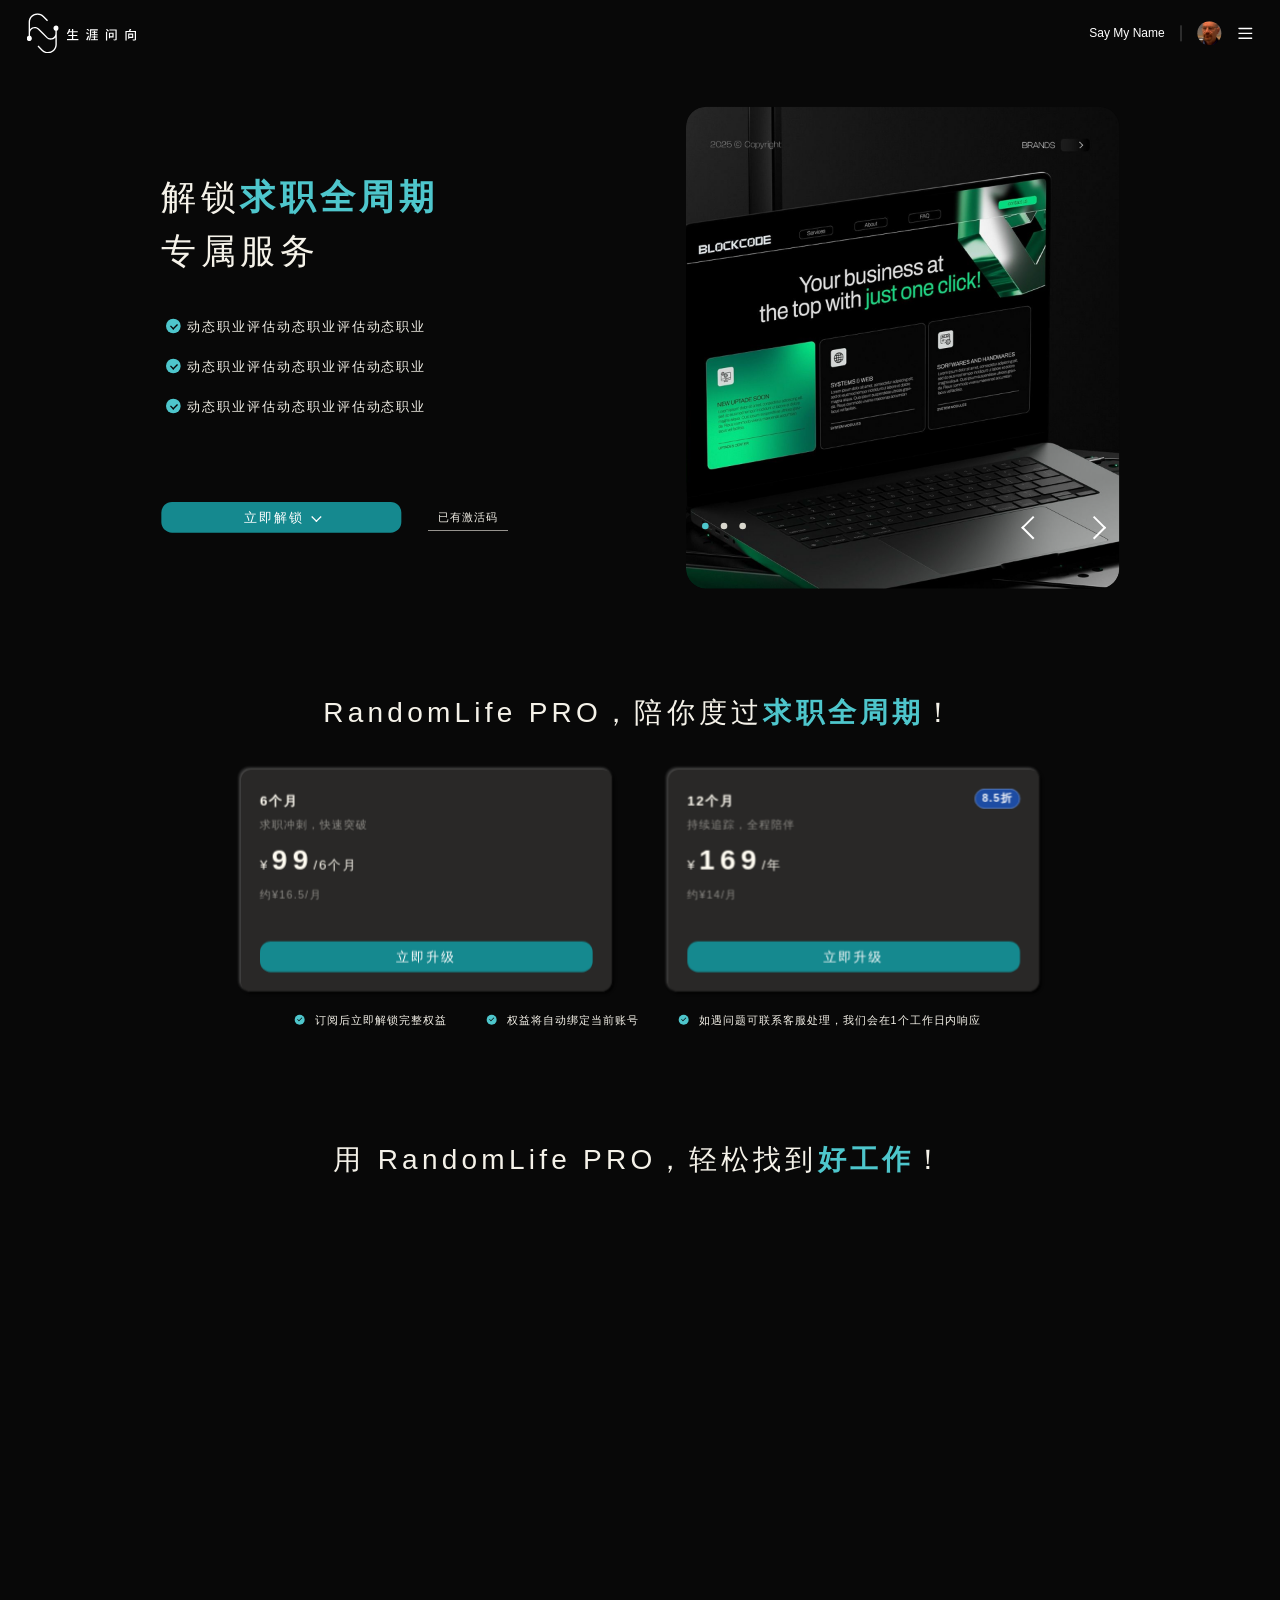
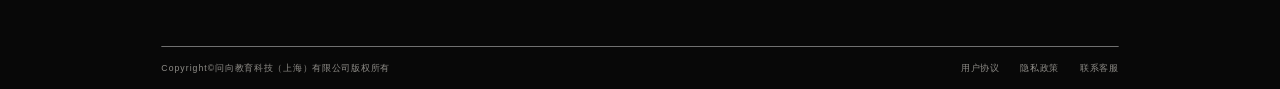
==== pro.html @ 94fe5328 "Publish RandomLife PRO page" ====
<!doctype html>
<html lang="zh-CN">
  <head>
    <meta charset="UTF-8" />
    <meta name="viewport" content="width=device-width, initial-scale=1.0" />
    <title>RandomLife PRO</title>
    <link rel="stylesheet" href="./pro.css?v=carousel-2" />
  </head>
  <body>
    <main class="pro-page" id="pro-page" aria-label="RandomLife PRO 推广页">
      <section class="pro-stage" id="pro-stage">
        <header class="topbar">
          <a class="brand" href="#" aria-label="生涯问向首页">
            <img class="brand-mark" src="./img/logo-mark.svg" alt="" />
            <img class="brand-text" src="./img/logo-text.svg" alt="生涯问向" />
          </a>

          <div class="user-area">
            <span class="user-name">Say My Name</span>
            <span class="divider" aria-hidden="true"></span>
            <span class="avatar"><img src="./img/avatar.png" alt="" /></span>
            <button class="menu-button" type="button" aria-label="打开菜单">
              <img src="./img/menu.svg" alt="" />
            </button>
          </div>
        </header>

        <section class="hero">
          <div class="hero-copy">
            <h1 class="fade-rise load-rise" style="--delay: 160ms">解锁<span>求职全周期</span><br />专属服务</h1>
            <ul class="benefits fade-rise load-rise" style="--delay: 260ms">
              <li>动态职业评估动态职业评估动态职业</li>
              <li>动态职业评估动态职业评估动态职业</li>
              <li>动态职业评估动态职业评估动态职业</li>
            </ul>
            <div class="hero-actions fade-rise load-rise" style="--delay: 360ms">
              <button class="primary-btn" type="button">立即解锁</button>
              <button class="link-btn" type="button">已有激活码</button>
            </div>
          </div>

          <div class="hero-visual fade-rise load-rise" style="--delay: 240ms" data-carousel>
            <div class="carousel-viewport">
              <img class="carousel-slide is-active" src="./img/pro-hero.png" alt="" />
              <img class="carousel-slide" src="./img/pro-hero-placeholder-2.png" alt="" />
              <img class="carousel-slide" src="./img/pro-hero-placeholder-3.png" alt="" />
            </div>
            <div class="carousel-dots" aria-label="轮播图分页">
              <button class="is-active" type="button" aria-label="切换到第 1 张"></button>
              <button type="button" aria-label="切换到第 2 张"></button>
              <button type="button" aria-label="切换到第 3 张"></button>
            </div>
            <div class="carousel-arrows">
              <button class="carousel-arrow prev" type="button" aria-label="上一张"></button>
              <button class="carousel-arrow next" type="button" aria-label="下一张"></button>
            </div>
          </div>
        </section>

        <section class="plans">
          <h2 class="section-title fade-rise">RandomLife PRO，陪你度过<span>求职全周期</span>！</h2>
          <div class="plan-grid">
            <article class="plan-card fade-rise" style="--delay: 90ms">
              <h3>6个月</h3>
              <p class="plan-desc">求职冲刺，快速突破</p>
              <p class="price"><small>¥</small>99<span>/6个月</span></p>
              <p class="monthly">约¥16.5/月</p>
              <button class="primary-btn wide" type="button">立即升级</button>
            </article>

            <article class="plan-card fade-rise" style="--delay: 180ms">
              <span class="discount">8.5折</span>
              <h3>12个月</h3>
              <p class="plan-desc">持续追踪，全程陪伴</p>
              <p class="price"><small>¥</small>169<span>/年</span></p>
              <p class="monthly">约¥14/月</p>
              <button class="primary-btn wide" type="button">立即升级</button>
            </article>
          </div>

          <ul class="plan-notes fade-rise" style="--delay: 260ms">
            <li>订阅后立即解锁完整权益</li>
            <li>权益将自动绑定当前账号</li>
            <li>如遇问题可联系客服处理，我们会在1个工作日内响应</li>
          </ul>
        </section>

        <section class="compare">
          <h2 class="section-title fade-rise">用 RandomLife PRO，轻松找到<span>好工作</span>！</h2>
          <div class="compare-table fade-rise" style="--delay: 120ms">
            <div class="table-row table-head">
              <span></span>
              <span>体验版</span>
              <span><b>PRO</b></span>
            </div>
            <div class="table-row">
              <span>多维职业评估</span>
              <span>×1</span>
              <span class="infinity">∞</span>
            </div>
            <div class="table-row">
              <span>完整职业画像报告</span>
              <span>×1</span>
              <span class="infinity">∞</span>
            </div>
            <div class="table-row">
              <span>专属职业方向建议</span>
              <span>-</span>
              <span class="check"></span>
            </div>
            <div class="table-row">
              <span>自动推送优势岗位</span>
              <span>-</span>
              <span class="check"></span>
            </div>
            <div class="table-row">
              <span>岗位匹配度解析</span>
              <span>-</span>
              <span class="check"></span>
            </div>
          </div>
        </section>

        <footer class="footer fade-rise">
          <p>Copyright©问向教育科技（上海）有限公司版权所有</p>
          <nav aria-label="页脚链接">
            <a href="#">用户协议</a>
            <a href="#">隐私政策</a>
            <a href="#">联系客服</a>
          </nav>
        </footer>
      </section>
    </main>

    <script src="./pro.js?v=carousel-2"></script>
  </body>
</html>
---- pro.css ----
:root {
  --design-width: 1920;
  --design-height: 2533;
  --scale: 1;
  --bg: #080808;
  --panel: #292827;
  --table: #141413;
  --line: #3d3c3a;
  --text: #f5f2e9;
  --bright: #fffcf2;
  --muted: #8f8d88;
  --cyan: #4ec6cc;
  --button: #15898f;
  --blue: #1d4ca3;
}

* {
  box-sizing: border-box;
}

html,
body {
  width: 100%;
  min-height: 100%;
  margin: 0;
  background: var(--bg);
  color: var(--text);
  font-family: "Noto Sans SC", "PingFang SC", "Microsoft YaHei", Arial, sans-serif;
}

button,
a {
  font: inherit;
}

button {
  cursor: pointer;
}

.pro-page {
  position: relative;
  width: 100%;
  min-width: 1280px;
  min-height: calc(2533px * var(--scale));
  overflow: hidden;
  background: var(--bg);
}

.pro-stage {
  position: absolute;
  top: 0;
  left: 50%;
  width: 1920px;
  height: 2533px;
  overflow: hidden;
  background: var(--bg);
  transform: translateX(-50%) scale(var(--scale));
  transform-origin: top center;
}

.topbar {
  position: absolute;
  left: 40px;
  top: 20px;
  z-index: 5;
  width: 1840px;
  height: 60px;
  display: flex;
  align-items: center;
  justify-content: space-between;
}

.brand {
  position: relative;
  display: block;
  width: 163.5px;
  height: 60px;
}

.brand-mark {
  position: absolute;
  left: 0;
  top: 0;
  width: 48px;
  height: 60px;
}

.brand-text {
  position: absolute;
  right: 0;
  top: 22.5px;
  width: 103.5px;
  height: 18px;
}

.user-area {
  display: flex;
  align-items: center;
  gap: 24px;
  height: 40.5px;
  color: #fff;
  font-family: "Kumbh Sans", Arial, sans-serif;
  font-size: 18px;
  line-height: 36px;
}

.divider {
  width: 1px;
  height: 24px;
  background: rgba(255, 255, 255, 0.45);
}

.avatar {
  width: 36px;
  height: 36px;
  overflow: hidden;
  border-radius: 50%;
}

.avatar img {
  display: block;
  width: 67.5px;
  height: 36px;
  object-fit: cover;
  transform: translateX(-25px);
}

.menu-button {
  width: 24px;
  height: 24px;
  padding: 0;
  border: 0;
  background: transparent;
}

.menu-button img {
  display: block;
  width: 24px;
  height: 24px;
}

.hero {
  position: absolute;
  left: 242px;
  top: 151px;
  width: 1437px;
  height: 833px;
}

.hero-copy {
  position: absolute;
  left: 0;
  top: 103.5px;
  width: 536px;
  height: 534px;
}

h1,
.section-title {
  margin: 0;
  color: var(--text);
  font-weight: 400;
  letter-spacing: 6.36px;
}

h1 {
  width: 536px;
  font-size: 53px;
  line-height: 81px;
}

h1 span,
.section-title span {
  color: var(--cyan);
  font-weight: 700;
}

.benefits {
  display: grid;
  gap: 24px;
  margin: 54px 0 0;
  padding: 0;
  list-style: none;
}

.benefits li,
.plan-notes li {
  position: relative;
  padding-left: 39px;
  color: var(--text);
  font-size: 20px;
  font-weight: 500;
  line-height: 36px;
  letter-spacing: 2.4px;
}

.benefits li::before,
.plan-notes li::before,
.check {
  content: "";
  position: absolute;
  display: block;
  width: 22px;
  height: 22px;
  border-radius: 50%;
  background: var(--cyan);
}

.benefits li::before,
.plan-notes li::before {
  left: 7px;
  top: 7px;
}

.benefits li::after,
.plan-notes li::after,
.check::after {
  content: "";
  position: absolute;
  width: 8px;
  height: 5px;
  border-left: 2px solid #080808;
  border-bottom: 2px solid #080808;
  transform: rotate(-45deg);
}

.benefits li::after,
.plan-notes li::after {
  left: 14px;
  top: 14px;
}

.hero-actions {
  display: flex;
  align-items: center;
  gap: 40px;
  margin-top: 126px;
}

.primary-btn,
.link-btn {
  border: 0;
  color: #fff;
}

.primary-btn {
  width: 360px;
  height: 46px;
  border-radius: 16px;
  background: var(--button);
  font-size: 20px;
  line-height: 40px;
  letter-spacing: 2.4px;
  transition: transform 180ms ease, background-color 180ms ease;
}

.primary-btn::after {
  content: "";
  display: inline-block;
  width: 9px;
  height: 9px;
  margin-left: 12px;
  border-right: 2px solid currentColor;
  border-bottom: 2px solid currentColor;
  transform: rotate(45deg) translateY(-3px);
}

.primary-btn:hover {
  background: #1a9ba2;
  transform: translateY(-2px);
}

.link-btn {
  width: 120px;
  height: 40px;
  padding: 0;
  border-bottom: 1px solid rgba(245, 242, 233, 0.8);
  background: transparent;
  color: var(--text);
  font-size: 16px;
  line-height: 40px;
  letter-spacing: 1.92px;
}

.hero-visual {
  position: absolute;
  left: 775px;
  top: 0;
  width: 666px;
  height: 833px;
}

.carousel-viewport {
  position: relative;
  width: 650px;
  height: 723px;
  margin: 9px 0 0 12px;
  overflow: hidden;
  border-radius: 30px;
}

.carousel-slide {
  position: absolute;
  inset: 0;
  display: block;
  width: 100%;
  height: 100%;
  opacity: 0;
  object-fit: cover;
  transform: scale(1.05);
  transform-origin: center center;
}

.carousel-slide.is-active {
  z-index: 1;
  opacity: 1;
  transform: scale(1);
}

.carousel-slide.is-entering {
  z-index: 2;
  animation: carouselImageIn 820ms ease-in-out forwards;
}

.carousel-dots {
  position: absolute;
  left: 36px;
  bottom: 190px;
  display: flex;
  gap: 18px;
  z-index: 3;
}

.carousel-dots button {
  width: 10px;
  height: 10px;
  padding: 0;
  border: 0;
  border-radius: 50%;
  background: #d8d7cd;
  transition: background-color 180ms ease;
}

.carousel-dots button.is-active {
  background: var(--cyan);
}

.carousel-arrows {
  position: absolute;
  right: 23px;
  bottom: 174px;
  display: flex;
  gap: 52px;
  z-index: 3;
}

.carousel-arrow {
  width: 40px;
  height: 40px;
  padding: 0;
  border: 0;
  background: transparent;
}

.carousel-arrow::before {
  content: "";
  display: block;
  width: 22px;
  height: 22px;
  margin: 9px;
  border-left: 3px solid #fff;
  border-bottom: 3px solid #fff;
  transition: border-color 180ms ease, transform 180ms ease;
}

.carousel-arrow.prev::before {
  transform: rotate(45deg);
}

.carousel-arrow.next::before {
  transform: rotate(-135deg);
}

.carousel-arrow:hover::before,
.carousel-arrow:focus-visible::before {
  border-color: var(--cyan);
}

.carousel-arrow.prev:hover::before,
.carousel-arrow.prev:focus-visible::before {
  transform: rotate(45deg) translate(-2px, 2px);
}

.carousel-arrow.next:hover::before,
.carousel-arrow.next:focus-visible::before {
  transform: rotate(-135deg) translate(-2px, 2px);
}

.plans {
  position: absolute;
  left: 360px;
  top: 1028px;
  width: 1200px;
}

.section-title {
  width: 1200px;
  text-align: center;
  font-size: 42px;
  line-height: 81px;
}

.plan-grid {
  display: grid;
  grid-template-columns: 559px 559px;
  gap: 82px;
  margin-top: 44px;
}

.plan-card {
  position: relative;
  width: 559px;
  height: 335px;
  padding: 30px;
  border-radius: 16px;
  background: var(--panel);
  box-shadow: -2px -2px 4px rgba(255, 255, 255, 0.2), 2px 2px 4px #000, inset 1px 1px 0.5px rgba(255, 255, 255, 0.2), inset -1px -1px 0.5px #000;
}

.plan-card h3 {
  margin: 0;
  color: var(--bright);
  font-size: 20px;
  line-height: 36px;
  letter-spacing: 2.4px;
}

.plan-desc,
.monthly {
  margin: 6px 0 0;
  color: var(--muted);
  font-size: 16px;
  line-height: 26px;
  letter-spacing: 1.92px;
}

.price {
  margin: 15px 0 0;
  color: var(--bright);
  font-size: 42px;
  font-weight: 700;
  line-height: 48px;
  letter-spacing: 8px;
}

.price small,
.price span {
  font-size: 20px;
  font-weight: 500;
  letter-spacing: 2.4px;
}

.price small {
  margin-right: 4px;
}

.monthly {
  line-height: 32px;
}

.wide {
  position: absolute;
  left: 30px;
  bottom: 30px;
  width: 499px;
}

.wide::after {
  display: none;
}

.discount {
  position: absolute;
  right: 30px;
  top: 30px;
  min-width: 66px;
  height: 30px;
  padding: 1px 10px 0;
  border: 1px solid #7b9fe0;
  border-radius: 16px;
  background: var(--blue);
  color: #fff;
  font-size: 16px;
  font-weight: 700;
  line-height: 26px;
  letter-spacing: 1.92px;
}

.plan-notes {
  display: grid;
  grid-template-columns: 280px 280px 1fr;
  gap: 8px;
  margin: 25px 0 0 82px;
  padding: 0;
  list-style: none;
}

.plan-notes li {
  padding-left: 31px;
  font-size: 16px;
  font-weight: 400;
  line-height: 36px;
  letter-spacing: 1.92px;
}

.plan-notes li::before {
  left: 0;
  top: 9px;
  width: 15px;
  height: 15px;
}

.plan-notes li::after {
  left: 4px;
  top: 13px;
  width: 6px;
  height: 3px;
  border-width: 1.5px;
}

.compare {
  position: absolute;
  left: 360px;
  top: 1699px;
  width: 1200px;
}

.compare-table {
  width: 1200px;
  height: 531px;
  margin-top: 44px;
  overflow: hidden;
  border-radius: 16px;
  background: var(--table);
  box-shadow: -2px -2px 4px rgba(255, 255, 255, 0.2), 2px 2px 4px #000, inset 1px 1px 0.5px rgba(255, 255, 255, 0.2), inset -1px -1px 0.5px #000;
}

.table-row {
  display: grid;
  grid-template-columns: 800px 200px 200px;
  min-height: 90px;
}

.table-row > span {
  position: relative;
  display: flex;
  align-items: center;
  min-width: 0;
  border-right: 1px solid var(--line);
  border-bottom: 1px solid var(--line);
  color: var(--text);
  font-size: 20px;
  line-height: 36px;
  letter-spacing: 2.4px;
}

.table-row > span:first-child {
  padding-left: 30px;
}

.table-row > span:nth-child(n + 2) {
  justify-content: center;
  padding: 0;
  color: var(--bright);
  font-size: 16px;
}

.table-row > span:last-child {
  border-right: 0;
}

.table-row:last-child > span {
  border-bottom: 0;
}

.table-head {
  min-height: 80px;
}

.table-head > span {
  background: var(--panel);
  font-size: 20px;
  font-weight: 500;
}

.table-head b {
  display: inline-flex;
  align-items: center;
  justify-content: center;
  width: 95px;
  height: 34px;
  border-radius: 17px;
  background: var(--blue);
  color: #fff;
  font-size: 20px;
  letter-spacing: 2.4px;
}

.infinity {
  color: var(--cyan) !important;
  font-family: Arial, sans-serif;
  font-size: 42px !important;
  font-weight: 700;
}

.check {
  position: relative;
  width: 22px;
  height: 22px;
}

.check::after {
  left: 7px;
  top: 7px;
}

.footer {
  position: absolute;
  left: 242px;
  top: 2469px;
  width: 1436px;
  height: 64px;
  display: flex;
  align-items: center;
  justify-content: space-between;
  border-top: 1px solid rgba(163, 163, 163, 0.9);
  color: var(--muted);
  font-size: 13px;
  line-height: 26px;
  letter-spacing: 1.56px;
}

.footer p {
  margin: 0;
}

.footer nav {
  display: flex;
  gap: 31px;
}

.footer a {
  color: var(--muted);
  text-decoration: none;
}

.fade-rise {
  opacity: 0;
  transform: translateY(28px);
  filter: blur(4px);
}

.load-rise {
  animation: fadeRise 820ms cubic-bezier(0.16, 1, 0.3, 1) calc(var(--delay, 0ms) + 520ms) forwards;
}

.fade-rise.is-visible {
  animation: fadeRise 820ms cubic-bezier(0.16, 1, 0.3, 1) var(--delay, 0ms) forwards;
}

@keyframes fadeRise {
  from {
    opacity: 0;
    transform: translateY(28px);
    filter: blur(4px);
  }

  to {
    opacity: 1;
    transform: translateY(0);
    filter: blur(0);
  }
}

@keyframes carouselImageIn {
  from {
    opacity: 0;
    transform: scale(1.05);
  }

  to {
    opacity: 1;
    transform: scale(1);
  }
}

@media (prefers-reduced-motion: reduce) {
  .fade-rise,
  .primary-btn,
  .carousel-slide.is-entering {
    animation: none;
    opacity: 1;
    transform: none;
    transition: none;
    filter: none;
  }
}
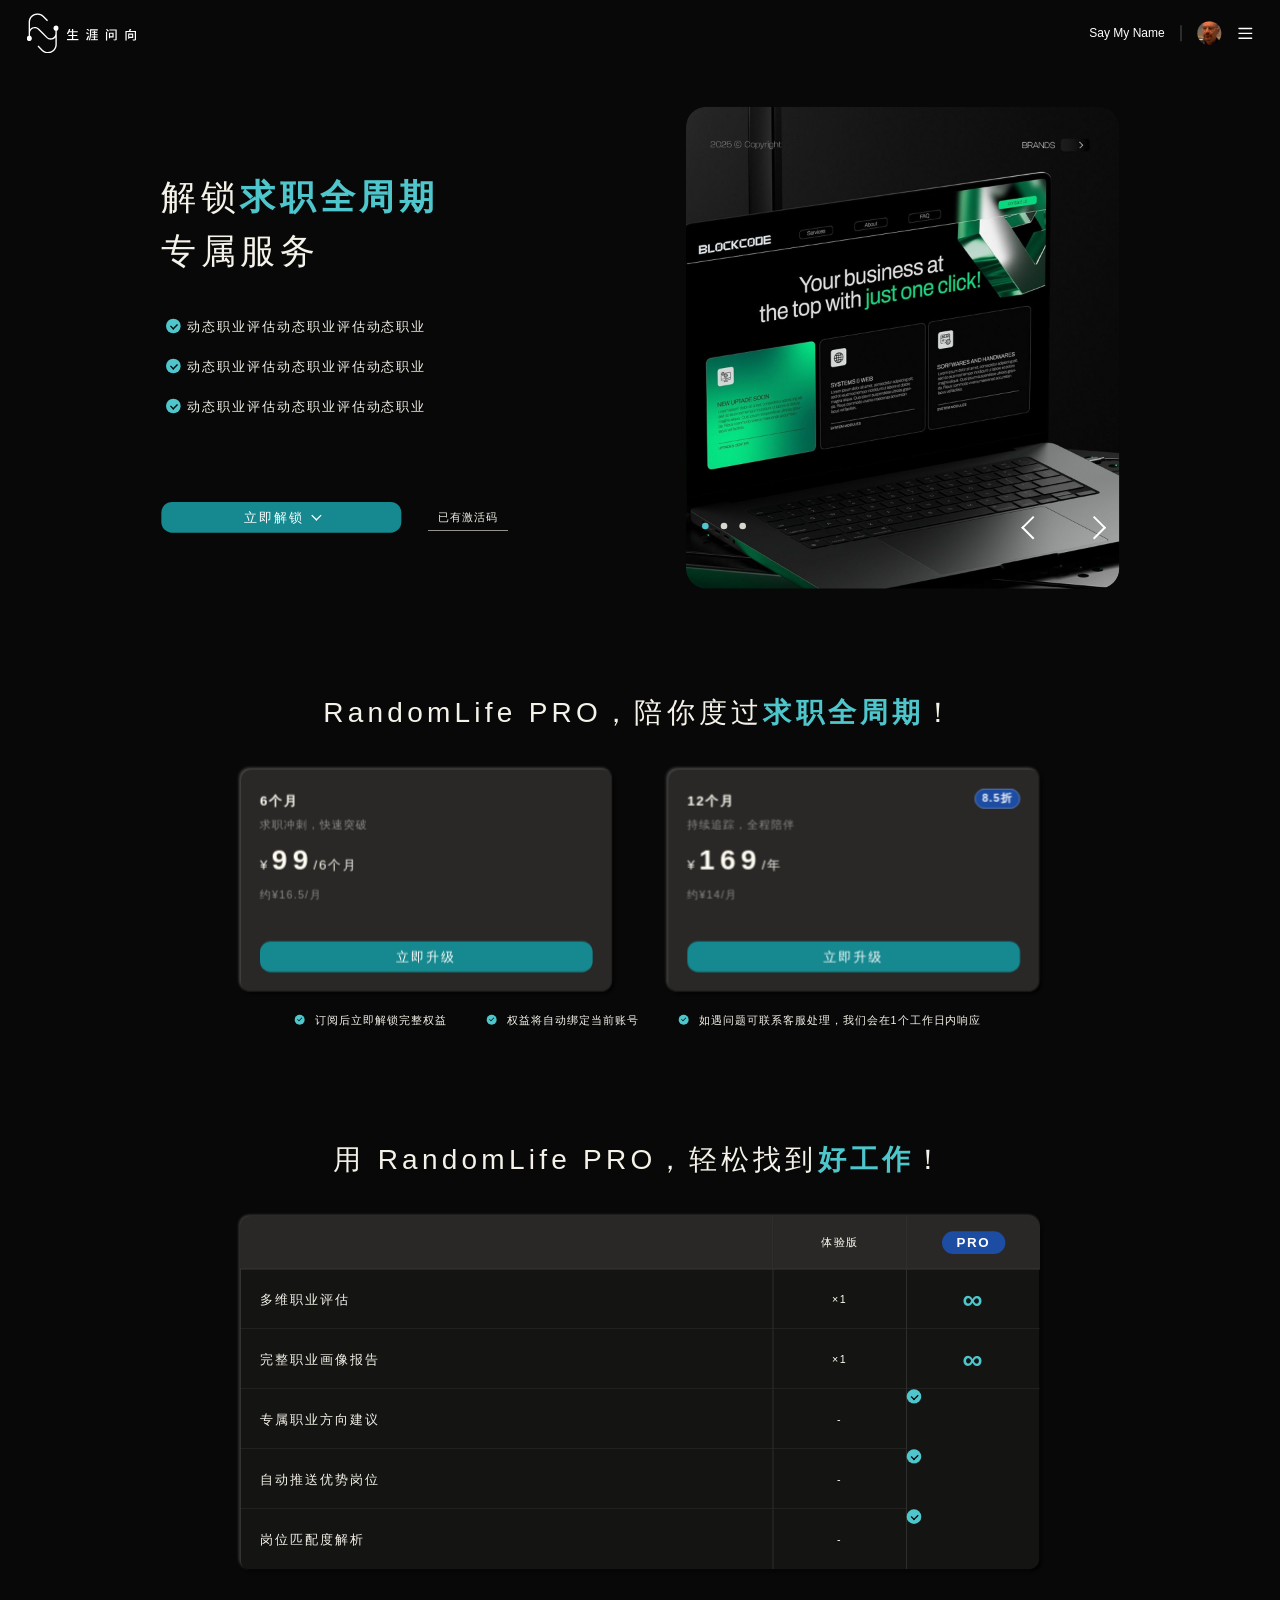
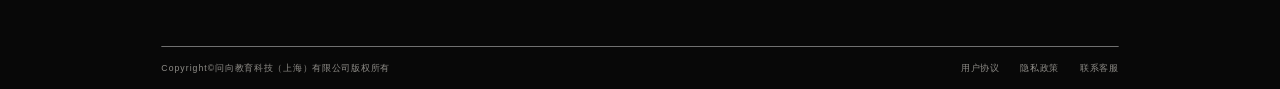
==== commit 9594e1b2: "Add unlock button scroll" ====
--- a/pro.html
+++ b/pro.html
@@ -4,7 +4,7 @@
     <meta charset="UTF-8" />
     <meta name="viewport" content="width=device-width, initial-scale=1.0" />
     <title>RandomLife PRO</title>
-    <link rel="stylesheet" href="./pro.css?v=carousel-2" />
+    <link rel="stylesheet" href="./pro.css?v=unlock-scroll-2" />
   </head>
   <body>
     <main class="pro-page" id="pro-page" aria-label="RandomLife PRO 推广页">
@@ -34,7 +34,7 @@
               <li>动态职业评估动态职业评估动态职业</li>
             </ul>
             <div class="hero-actions fade-rise load-rise" style="--delay: 360ms">
-              <button class="primary-btn" type="button">立即解锁</button>
+              <a class="primary-btn" id="unlock-plans-button" href="#plans-scroll-target" onclick="window.scrollToPlans && (event.preventDefault(), window.scrollToPlans())">立即解锁</a>
               <button class="link-btn" type="button">已有激活码</button>
             </div>
           </div>
@@ -57,6 +57,7 @@
           </div>
         </section>
 
+        <span class="plans-scroll-target" id="plans-scroll-target" aria-hidden="true"></span>
         <section class="plans">
           <h2 class="section-title fade-rise">RandomLife PRO，陪你度过<span>求职全周期</span>！</h2>
           <div class="plan-grid">
@@ -132,6 +133,24 @@
       </section>
     </main>
 
-    <script src="./pro.js?v=carousel-2"></script>
+    <script src="./pro.js?v=unlock-scroll-2"></script>
+    <script>
+      window.scrollToPlans = function () {
+        var plansSection = document.querySelector(".plans");
+
+        if (!plansSection) {
+          return;
+        }
+
+        var sectionTop = plansSection.getBoundingClientRect().top + window.scrollY;
+        var targetTop = Math.max(0, sectionTop - window.innerHeight * 0.28);
+        var reducedMotion = window.matchMedia("(prefers-reduced-motion: reduce)").matches;
+
+        window.scrollTo({
+          top: targetTop,
+          behavior: reducedMotion ? "auto" : "smooth",
+        });
+      };
+    </script>
   </body>
 </html>
--- a/pro.css
+++ b/pro.css
@@ -244,6 +244,9 @@
 }
 
 .primary-btn {
+  display: inline-flex;
+  align-items: center;
+  justify-content: center;
   width: 360px;
   height: 46px;
   border-radius: 16px;
@@ -251,6 +254,7 @@
   font-size: 20px;
   line-height: 40px;
   letter-spacing: 2.4px;
+  text-decoration: none;
   transition: transform 180ms ease, background-color 180ms ease;
 }
 
@@ -401,6 +405,15 @@
   left: 360px;
   top: 1028px;
   width: 1200px;
+}
+
+.plans-scroll-target {
+  position: absolute;
+  left: 0;
+  top: 611px;
+  width: 1px;
+  height: 1px;
+  pointer-events: none;
 }
 
 .section-title {
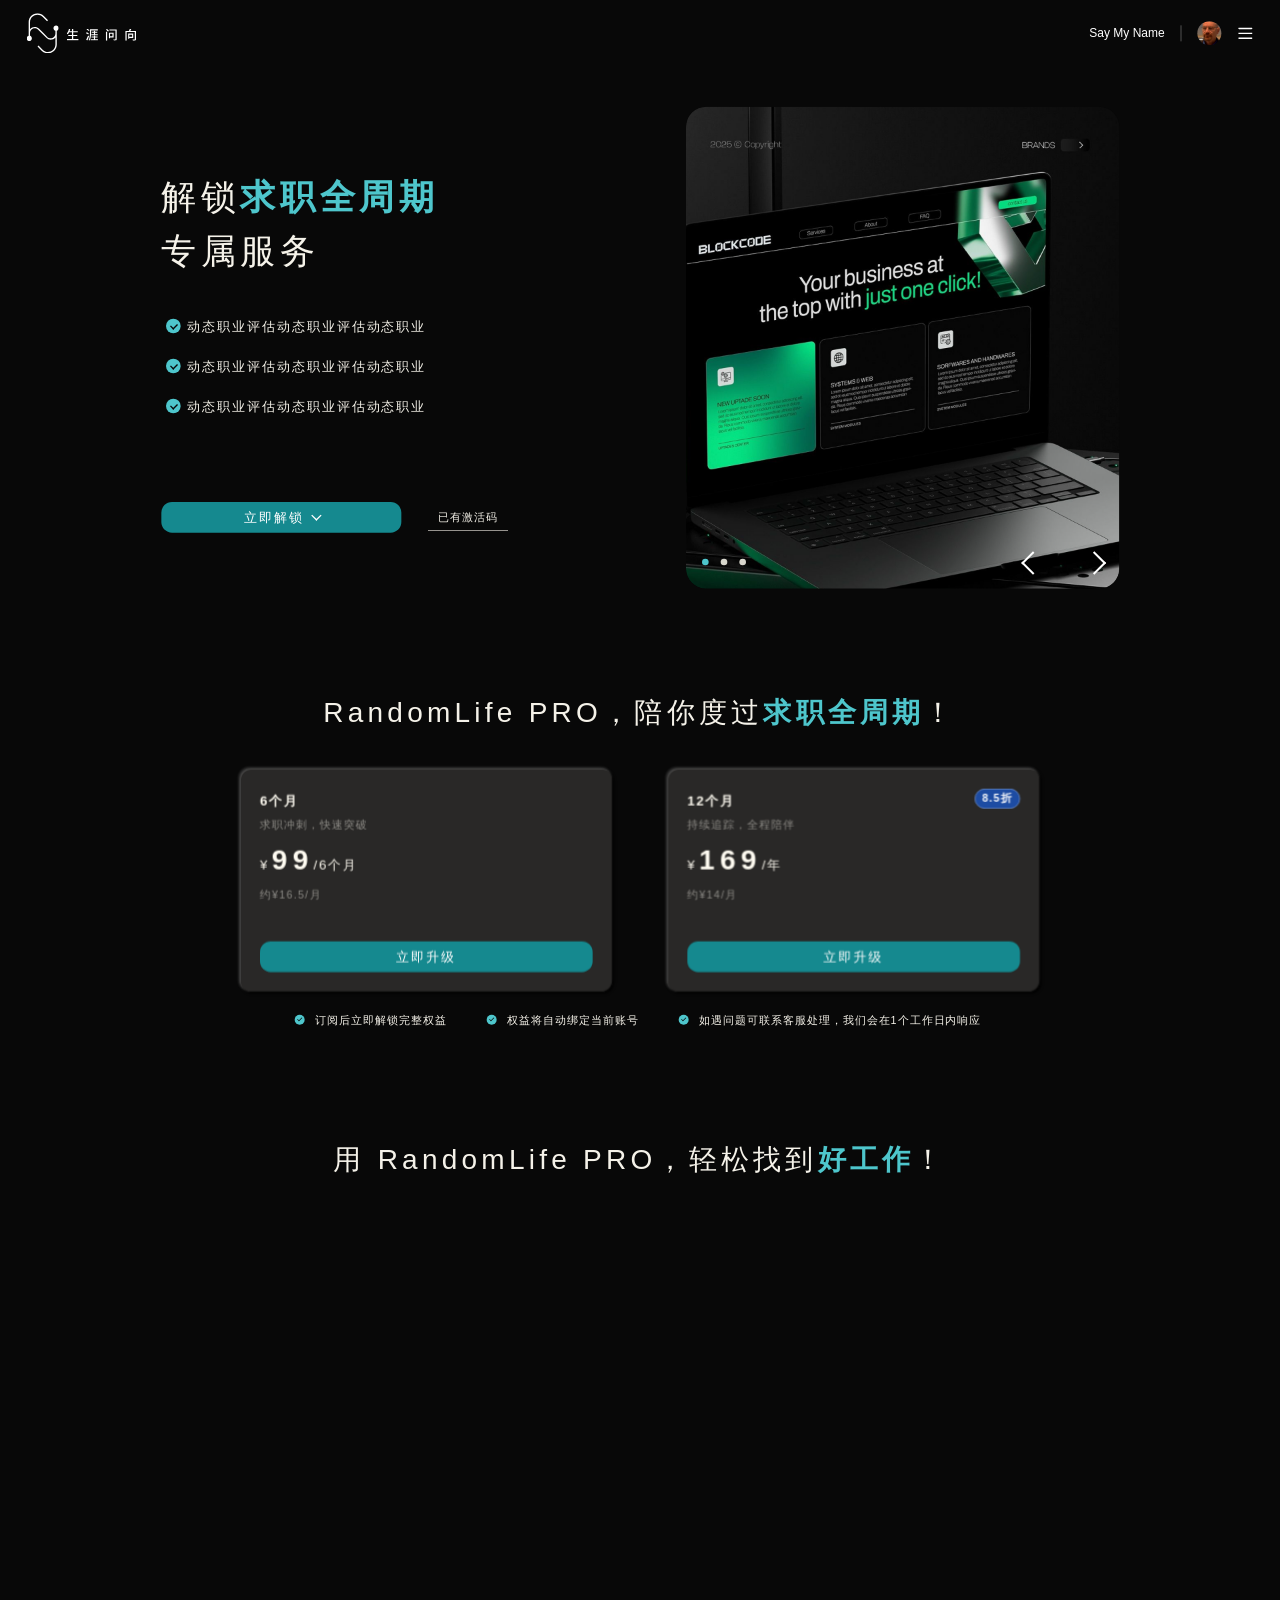
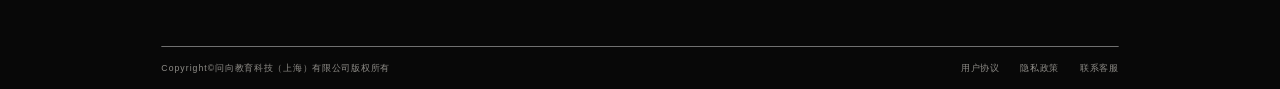
==== commit 0556ba48: "Update carousel timing" ====
--- a/pro.html
+++ b/pro.html
@@ -4,7 +4,7 @@
     <meta charset="UTF-8" />
     <meta name="viewport" content="width=device-width, initial-scale=1.0" />
     <title>RandomLife PRO</title>
-    <link rel="stylesheet" href="./pro.css?v=unlock-scroll-2" />
+    <link rel="stylesheet" href="./pro.css?v=carousel-timing-1" />
   </head>
   <body>
     <main class="pro-page" id="pro-page" aria-label="RandomLife PRO 推广页">
@@ -45,10 +45,10 @@
               <img class="carousel-slide" src="./img/pro-hero-placeholder-2.png" alt="" />
               <img class="carousel-slide" src="./img/pro-hero-placeholder-3.png" alt="" />
             </div>
-            <div class="carousel-dots" aria-label="轮播图分页">
-              <button class="is-active" type="button" aria-label="切换到第 1 张"></button>
-              <button type="button" aria-label="切换到第 2 张"></button>
-              <button type="button" aria-label="切换到第 3 张"></button>
+            <div class="carousel-dots" aria-hidden="true">
+              <button class="is-active" type="button" tabindex="-1"></button>
+              <button type="button" tabindex="-1"></button>
+              <button type="button" tabindex="-1"></button>
             </div>
             <div class="carousel-arrows">
               <button class="carousel-arrow prev" type="button" aria-label="上一张"></button>
@@ -133,7 +133,7 @@
       </section>
     </main>
 
-    <script src="./pro.js?v=unlock-scroll-2"></script>
+    <script src="./pro.js?v=carousel-timing-1"></script>
     <script>
       window.scrollToPlans = function () {
         var plansSection = document.querySelector(".plans");
@@ -143,7 +143,7 @@
         }
 
         var sectionTop = plansSection.getBoundingClientRect().top + window.scrollY;
-        var targetTop = Math.max(0, sectionTop - window.innerHeight * 0.28);
+        var targetTop = Math.max(0, sectionTop - window.innerHeight * 0.2);
         var reducedMotion = window.matchMedia("(prefers-reduced-motion: reduce)").matches;
 
         window.scrollTo({
--- a/pro.css
+++ b/pro.css
@@ -326,13 +326,19 @@
   animation: carouselImageIn 820ms ease-in-out forwards;
 }
 
+.carousel-slide.is-leaving {
+  z-index: 1;
+  animation: carouselImageOut 300ms ease-in forwards 140ms;
+}
+
 .carousel-dots {
   position: absolute;
   left: 36px;
-  bottom: 190px;
+  bottom: 136px;
   display: flex;
   gap: 18px;
   z-index: 3;
+  pointer-events: none;
 }
 
 .carousel-dots button {
@@ -352,7 +358,7 @@
 .carousel-arrows {
   position: absolute;
   right: 23px;
-  bottom: 174px;
+  bottom: 121px;
   display: flex;
   gap: 52px;
   z-index: 3;
@@ -707,6 +713,16 @@
   }
 }
 
+@keyframes carouselImageOut {
+  from {
+    opacity: 1;
+  }
+
+  to {
+    opacity: 0;
+  }
+}
+
 @media (prefers-reduced-motion: reduce) {
   .fade-rise,
   .primary-btn,
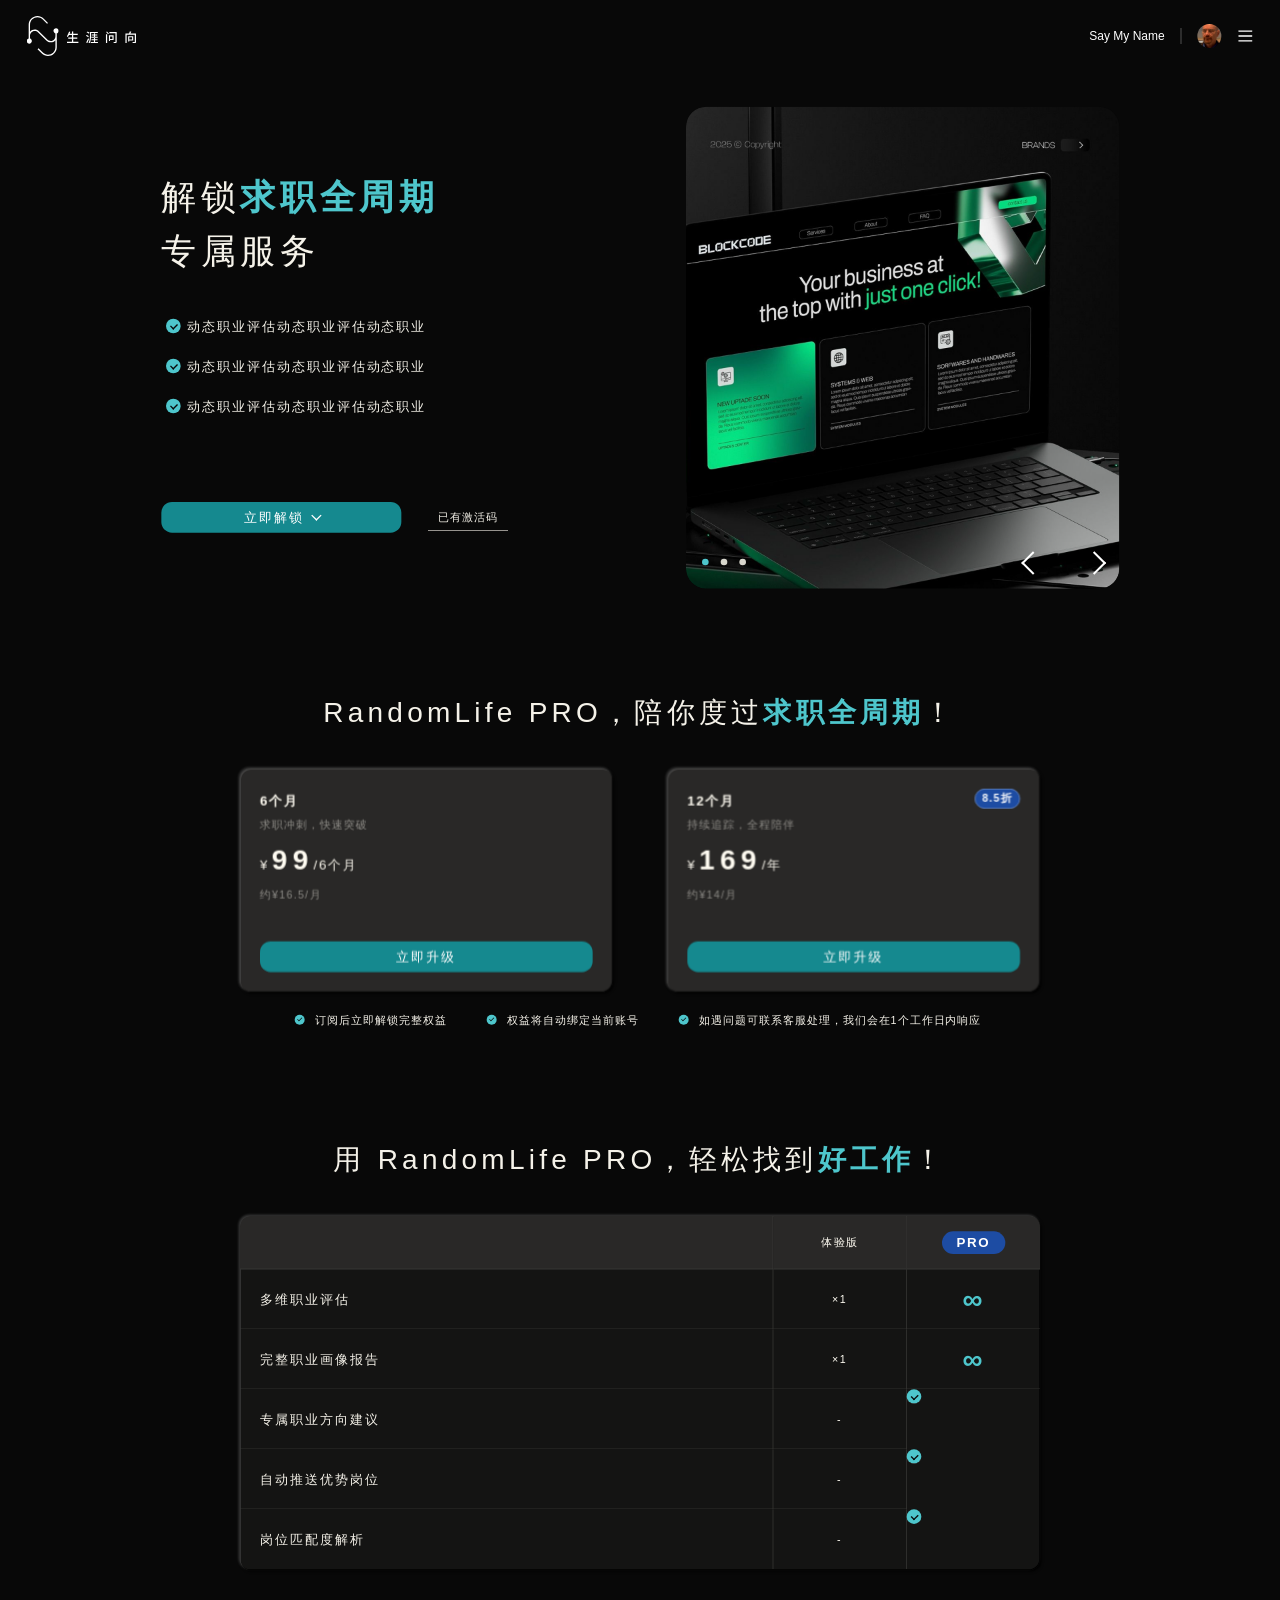
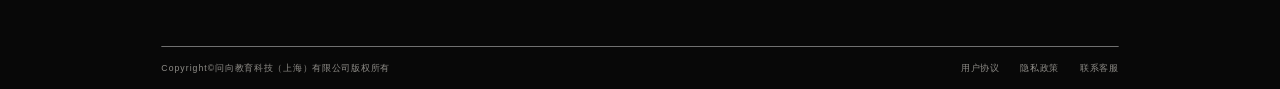
==== commit 0771208f: "Keep pro nav sticky" ====
--- a/pro.html
+++ b/pro.html
@@ -4,26 +4,27 @@
     <meta charset="UTF-8" />
     <meta name="viewport" content="width=device-width, initial-scale=1.0" />
     <title>RandomLife PRO</title>
-    <link rel="stylesheet" href="./pro.css?v=carousel-timing-1" />
+    <link rel="stylesheet" href="./pro.css?v=sticky-nav-2" />
   </head>
   <body>
     <main class="pro-page" id="pro-page" aria-label="RandomLife PRO 推广页">
+      <header class="topbar">
+        <a class="brand" href="#" aria-label="生涯问向首页">
+          <img class="brand-mark" src="./img/logo-mark.svg" alt="" />
+          <img class="brand-text" src="./img/logo-text.svg" alt="生涯问向" />
+        </a>
+
+        <div class="user-area">
+          <span class="user-name">Say My Name</span>
+          <span class="divider" aria-hidden="true"></span>
+          <span class="avatar"><img src="./img/avatar.png" alt="" /></span>
+          <button class="menu-button" type="button" aria-label="打开菜单">
+            <img src="./img/menu.svg" alt="" />
+          </button>
+        </div>
+      </header>
+
       <section class="pro-stage" id="pro-stage">
-        <header class="topbar">
-          <a class="brand" href="#" aria-label="生涯问向首页">
-            <img class="brand-mark" src="./img/logo-mark.svg" alt="" />
-            <img class="brand-text" src="./img/logo-text.svg" alt="生涯问向" />
-          </a>
-
-          <div class="user-area">
-            <span class="user-name">Say My Name</span>
-            <span class="divider" aria-hidden="true"></span>
-            <span class="avatar"><img src="./img/avatar.png" alt="" /></span>
-            <button class="menu-button" type="button" aria-label="打开菜单">
-              <img src="./img/menu.svg" alt="" />
-            </button>
-          </div>
-        </header>
 
         <section class="hero">
           <div class="hero-copy">
@@ -133,7 +134,7 @@
       </section>
     </main>
 
-    <script src="./pro.js?v=carousel-timing-1"></script>
+    <script src="./pro.js?v=sticky-nav-2"></script>
     <script>
       window.scrollToPlans = function () {
         var plansSection = document.querySelector(".plans");
@@ -143,7 +144,7 @@
         }
 
         var sectionTop = plansSection.getBoundingClientRect().top + window.scrollY;
-        var targetTop = Math.max(0, sectionTop - window.innerHeight * 0.2);
+        var targetTop = Math.max(0, sectionTop - window.innerHeight * 0.27);
         var reducedMotion = window.matchMedia("(prefers-reduced-motion: reduce)").matches;
 
         window.scrollTo({
--- a/pro.css
+++ b/pro.css
@@ -23,7 +23,7 @@
   width: 100%;
   min-height: 100%;
   margin: 0;
-  background: var(--bg);
+  background: #080808;
   color: var(--text);
   font-family: "Noto Sans SC", "PingFang SC", "Microsoft YaHei", Arial, sans-serif;
 }
@@ -43,7 +43,7 @@
   min-width: 1280px;
   min-height: calc(2533px * var(--scale));
   overflow: hidden;
-  background: var(--bg);
+  background: #080808;
 }
 
 .pro-stage {
@@ -59,15 +59,19 @@
 }
 
 .topbar {
-  position: absolute;
-  left: 40px;
-  top: 20px;
-  z-index: 5;
-  width: 1840px;
-  height: 60px;
+  position: fixed;
+  left: 50%;
+  top: 0;
+  z-index: 30;
+  width: 1920px;
+  height: 108px;
+  padding: 0 40px;
   display: flex;
   align-items: center;
   justify-content: space-between;
+  background: #080808;
+  transform: translateX(-50%) scale(var(--scale));
+  transform-origin: top center;
 }
 
 .brand {
